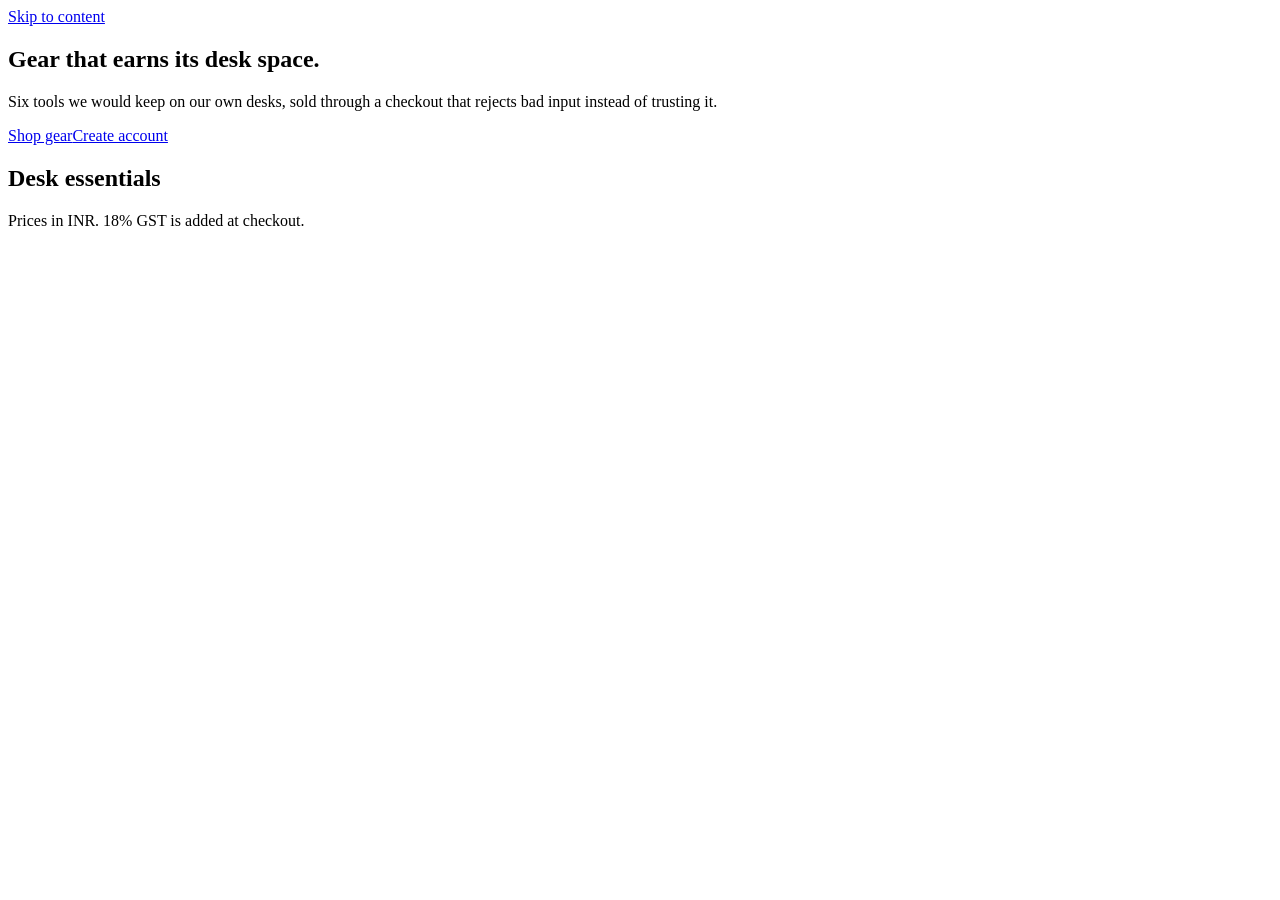
==== index.html @ b3b61798 "Add files via upload" ====
<!DOCTYPE html>
<html lang="en">
<head>
<meta charset="utf-8">
<meta name="viewport" content="width=device-width,initial-scale=1">
<title>Shop | Kestrel</title>
<meta name="description" content="Kestrel: a secure checkout and registration demo built with HTML, CSS and vanilla JavaScript.">
<!-- Defence in depth: only same-origin scripts, styles and images may load. -->
<meta http-equiv="Content-Security-Policy" content="default-src 'self'; img-src 'self' data:; style-src 'self'; script-src 'self'; base-uri 'none'; form-action 'self'">
<link rel="icon" href="assets/images/favicon.svg" type="image/svg+xml">
<link rel="stylesheet" href="css/style.css">
</head>
<body>
<a class="skip" href="#main">Skip to content</a>
<header id="site-header" class="site-header"></header>
<main id="main">
<section class="hero container">
<h1>Gear that earns its desk space.</h1>
<p class="lead">Six tools we would keep on our own desks, sold through a checkout that rejects bad input instead of trusting it.</p>
<div class="hero-actions"><a class="btn btn-primary" href="#products"><span class="btn-label">Shop gear</span></a><a class="btn btn-ghost" href="register.html"><span class="btn-label">Create account</span></a></div>
</section>
<section id="products" class="container">
<div class="section-head"><h2>Desk essentials</h2><p class="muted">Prices in INR. 18% GST is added at checkout.</p></div>
<div id="productGrid" class="grid"></div>
</section>
</main>
<footer id="site-footer" class="site-footer"></footer>
<script src="js/cart.js" defer></script>
<script src="js/app.js" defer></script>
</body>
</html>
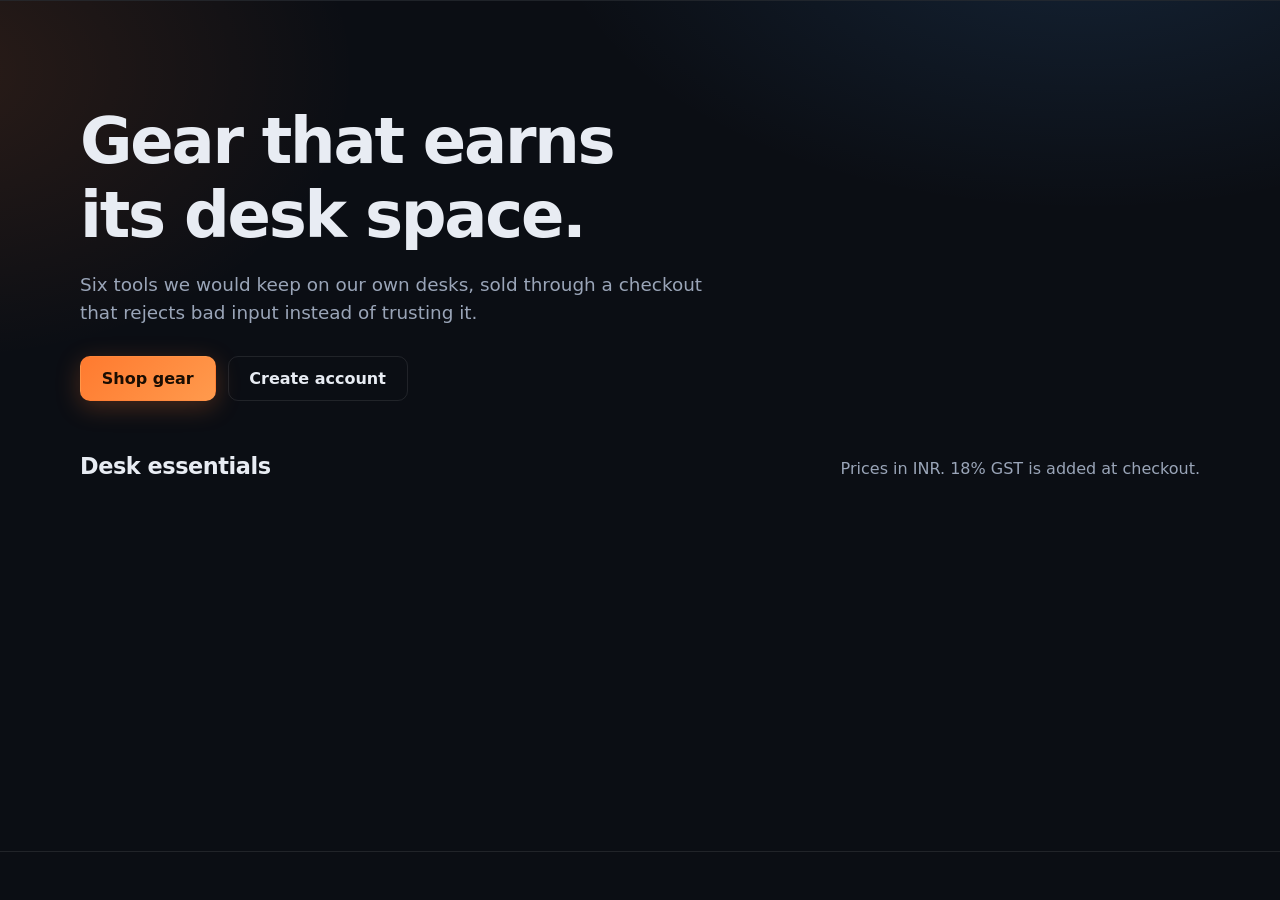
==== commit 63fd3889: "Update index.html" ====
--- a/index.html
+++ b/index.html
@@ -8,7 +8,7 @@
 <!-- Defence in depth: only same-origin scripts, styles and images may load. -->
 <meta http-equiv="Content-Security-Policy" content="default-src 'self'; img-src 'self' data:; style-src 'self'; script-src 'self'; base-uri 'none'; form-action 'self'">
 <link rel="icon" href="assets/images/favicon.svg" type="image/svg+xml">
-<link rel="stylesheet" href="css/style.css">
+<link rel="stylesheet" href="style.css">
 </head>
 <body>
 <a class="skip" href="#main">Skip to content</a>
--- a/style.css
+++ b/style.css
@@ -0,0 +1,75 @@
+:root{--bg:#0b0e14;--surface:#121722;--surface-2:#1a2130;--line:rgba(255,255,255,.09);--text:#e8ecf3;--muted:#9aa5b8;--orange:#ff7a2f;--blue:#4da3ff;--danger:#ff6b78;--ok:#3ddc97;--radius:14px;--font:"Inter","Segoe UI",system-ui,-apple-system,Roboto,sans-serif}
+*{box-sizing:border-box}
+html{scroll-behavior:smooth}
+body{margin:0;min-height:100vh;display:flex;flex-direction:column;font:16px/1.55 var(--font);color:var(--text);background:radial-gradient(900px 500px at 85% -10%,rgba(77,163,255,.15),transparent 60%),radial-gradient(700px 480px at -5% 8%,rgba(255,122,47,.13),transparent 60%),var(--bg)}
+main{flex:1;padding-bottom:3rem}
+img{max-width:100%;display:block}
+a{color:var(--blue)}
+h1,h2,h3{line-height:1.15;letter-spacing:-.02em;margin:0 0 .6rem}
+h1{font-size:clamp(2.2rem,6vw,4rem);letter-spacing:-.035em}
+h2{font-size:1.4rem}
+.container{width:min(1120px,100% - 2rem);margin-inline:auto}
+.narrow{width:min(720px,100% - 2rem)}
+.muted{color:var(--muted)}.small{font-size:.875rem}
+.lead{font-size:1.15rem;color:var(--muted);max-width:56ch}
+.skip{position:absolute;left:-999px;background:var(--orange);color:#000;padding:.5rem 1rem;z-index:100}.skip:focus{left:1rem;top:1rem}
+:focus-visible{outline:2px solid var(--blue);outline-offset:2px}
+.site-header{position:sticky;top:0;z-index:20;background:rgba(11,14,20,.72);backdrop-filter:blur(14px);-webkit-backdrop-filter:blur(14px);border-bottom:1px solid var(--line)}
+.bar{display:flex;align-items:center;justify-content:space-between;gap:1rem;padding:.8rem 0;flex-wrap:wrap}
+.brand{display:flex;align-items:center;gap:.6rem;font-weight:700;font-size:1.15rem;color:var(--text);text-decoration:none;letter-spacing:-.02em}
+.brand-mark{width:22px;height:22px;border-radius:50%;background:linear-gradient(135deg,var(--orange),var(--blue))}
+.nav{display:flex;gap:.25rem;flex-wrap:wrap}
+.nav a{color:var(--muted);text-decoration:none;padding:.45rem .85rem;border-radius:999px;transition:color .2s,background .2s}
+.nav a:hover{color:var(--text);background:var(--surface-2)}
+.nav a[aria-current="page"]{color:var(--text);background:var(--surface-2);box-shadow:inset 0 -2px 0 var(--orange)}
+.badge{display:inline-block;min-width:1.4rem;margin-left:.4rem;padding:0 .4rem;border-radius:999px;background:var(--orange);color:#1a0d02;font-size:.75rem;font-weight:700;text-align:center}.badge[hidden]{display:none}
+.btn{display:inline-flex;align-items:center;justify-content:center;gap:.5rem;padding:.75rem 1.3rem;border:1px solid transparent;border-radius:10px;font:600 1rem var(--font);cursor:pointer;text-decoration:none;transition:transform .15s,box-shadow .2s,background .2s}
+.btn:hover{transform:translateY(-1px)}
+.btn-primary{background:linear-gradient(135deg,var(--orange),#ff9a4d);color:#1a0d02;box-shadow:0 6px 24px rgba(255,122,47,.25)}
+.btn-ghost{background:transparent;color:var(--text);border-color:var(--line)}.btn-ghost:hover{background:var(--surface-2)}
+.btn-block{width:100%}
+.btn:disabled{cursor:progress;opacity:.8;transform:none}
+.btn.is-loading::before{content:"";width:1rem;height:1rem;border:2px solid currentColor;border-right-color:transparent;border-radius:50%;animation:spin .7s linear infinite}
+@keyframes spin{to{transform:rotate(360deg)}}
+.hero{padding:clamp(3rem,9vw,6.5rem) 0 2.5rem}
+.hero h1{max-width:14ch}
+.hero-actions{display:flex;gap:.75rem;flex-wrap:wrap;margin-top:1.8rem}
+.section-head{display:flex;justify-content:space-between;align-items:baseline;gap:1rem;flex-wrap:wrap;margin-bottom:1.2rem}
+.grid{display:grid;grid-template-columns:repeat(auto-fill,minmax(250px,1fr));gap:1.2rem}
+.product{display:flex;flex-direction:column;background:var(--surface);border:1px solid var(--line);border-radius:var(--radius);overflow:hidden;transition:border-color .2s,transform .2s}
+.product:hover{border-color:rgba(255,122,47,.45);transform:translateY(-3px)}
+.product-body{display:flex;flex-direction:column;gap:.5rem;padding:1rem;flex:1}
+.product-body p{margin:0;font-size:.9rem;flex:1}
+.product-foot{display:flex;flex-direction:column;gap:.7rem;margin-top:.4rem}
+.price{font-size:1.25rem;font-weight:700}
+.card{background:rgba(18,23,34,.82);border:1px solid var(--line);border-radius:var(--radius);padding:1.5rem;backdrop-filter:blur(8px)}
+.form{display:flex;flex-direction:column;gap:1rem}
+.field{display:flex;flex-direction:column;gap:.35rem;border:0;padding:0;margin:0;min-width:0}
+.field label,.field legend{font-weight:600;font-size:.92rem;padding:0}
+input[type=text],input[type=email],input[type=tel],input[type=password],select{width:100%;padding:.75rem .9rem;background:var(--bg);color:var(--text);border:1px solid var(--line);border-radius:10px;font:inherit;transition:border-color .2s,box-shadow .2s}
+input:hover,select:hover{border-color:rgba(255,255,255,.2)}
+input:focus,select:focus{outline:none;border-color:var(--blue);box-shadow:0 0 0 3px rgba(77,163,255,.22)}
+.is-invalid{border-color:var(--danger)!important;box-shadow:0 0 0 3px rgba(255,107,120,.15)}
+.is-valid:not([type=checkbox]):not([type=radio]){border-color:rgba(61,220,151,.55)}
+.field-error{margin:0;color:var(--danger);font-size:.85rem}
+.input-prefix{display:flex;align-items:stretch}
+.input-prefix span{display:grid;place-items:center;padding:0 .8rem;background:var(--surface-2);border:1px solid var(--line);border-right:0;border-radius:10px 0 0 10px;color:var(--muted)}
+.input-prefix input{border-radius:0 10px 10px 0}
+.check{flex-direction:row;align-items:center;gap:.6rem;flex-wrap:wrap}
+.check input{width:1.1rem;height:1.1rem;accent-color:var(--orange)}
+.check .field-error{flex-basis:100%}
+.options{gap:.5rem}
+.option{display:flex;align-items:center;gap:.7rem;padding:.7rem .9rem;background:var(--bg);border:1px solid var(--line);border-radius:10px;cursor:pointer;font-weight:500!important;transition:border-color .2s}
+.option:hover,.option:has(input:checked){border-color:var(--orange)}
+.option input{accent-color:var(--orange)}
+.form-status{min-height:1.4em;margin:0;text-align:center;color:var(--muted);font-size:.9rem}
+#notify{position:fixed;top:4.5rem;left:50%;transform:translateX(-50%);z-index:50;display:flex;flex-direction:column;gap:.5rem;width:min(520px,100% - 1.5rem)}
+.banner{display:flex;align-items:flex-start;gap:.75rem;padding:.8rem 1rem;border-radius:12px;background:var(--surface-2);border:1px solid var(--line);box-shadow:0 12px 40px rgba(0,0,0,.45);animation:drop .25s ease-out}
+.banner p{margin:0;flex:1}
+.banner-success{border-color:rgba(61,220,151,.6)}.banner-error{border-color:rgba(255,107,120,.7)}
+.banner-icon{display:grid;place-items:center;width:1.4rem;height:1.4rem;border-radius:50%;font-weight:800;font-size:.85rem;color:#07130d;background:var(--ok);flex:none}
+.banner-error .banner-icon{background:var(--danger);color:#1c0508}
+.banner-close{background:none;border:0;color:var(--muted);font-size:1.3rem;line-height:1;cursor:pointer}
+@keyframes drop{from{opacity:0;transform:translateY(-8px)}}
+.site-footer{padding:1.5rem 1rem;text-align:center;color:var(--muted);font-size:.85rem;border-top:1px solid var(--line)}
+@media (prefers-reduced-motion:reduce){*,*::before,*::after{animation-duration:.01ms!important;transition-duration:.01ms!important;scroll-behavior:auto!important}}
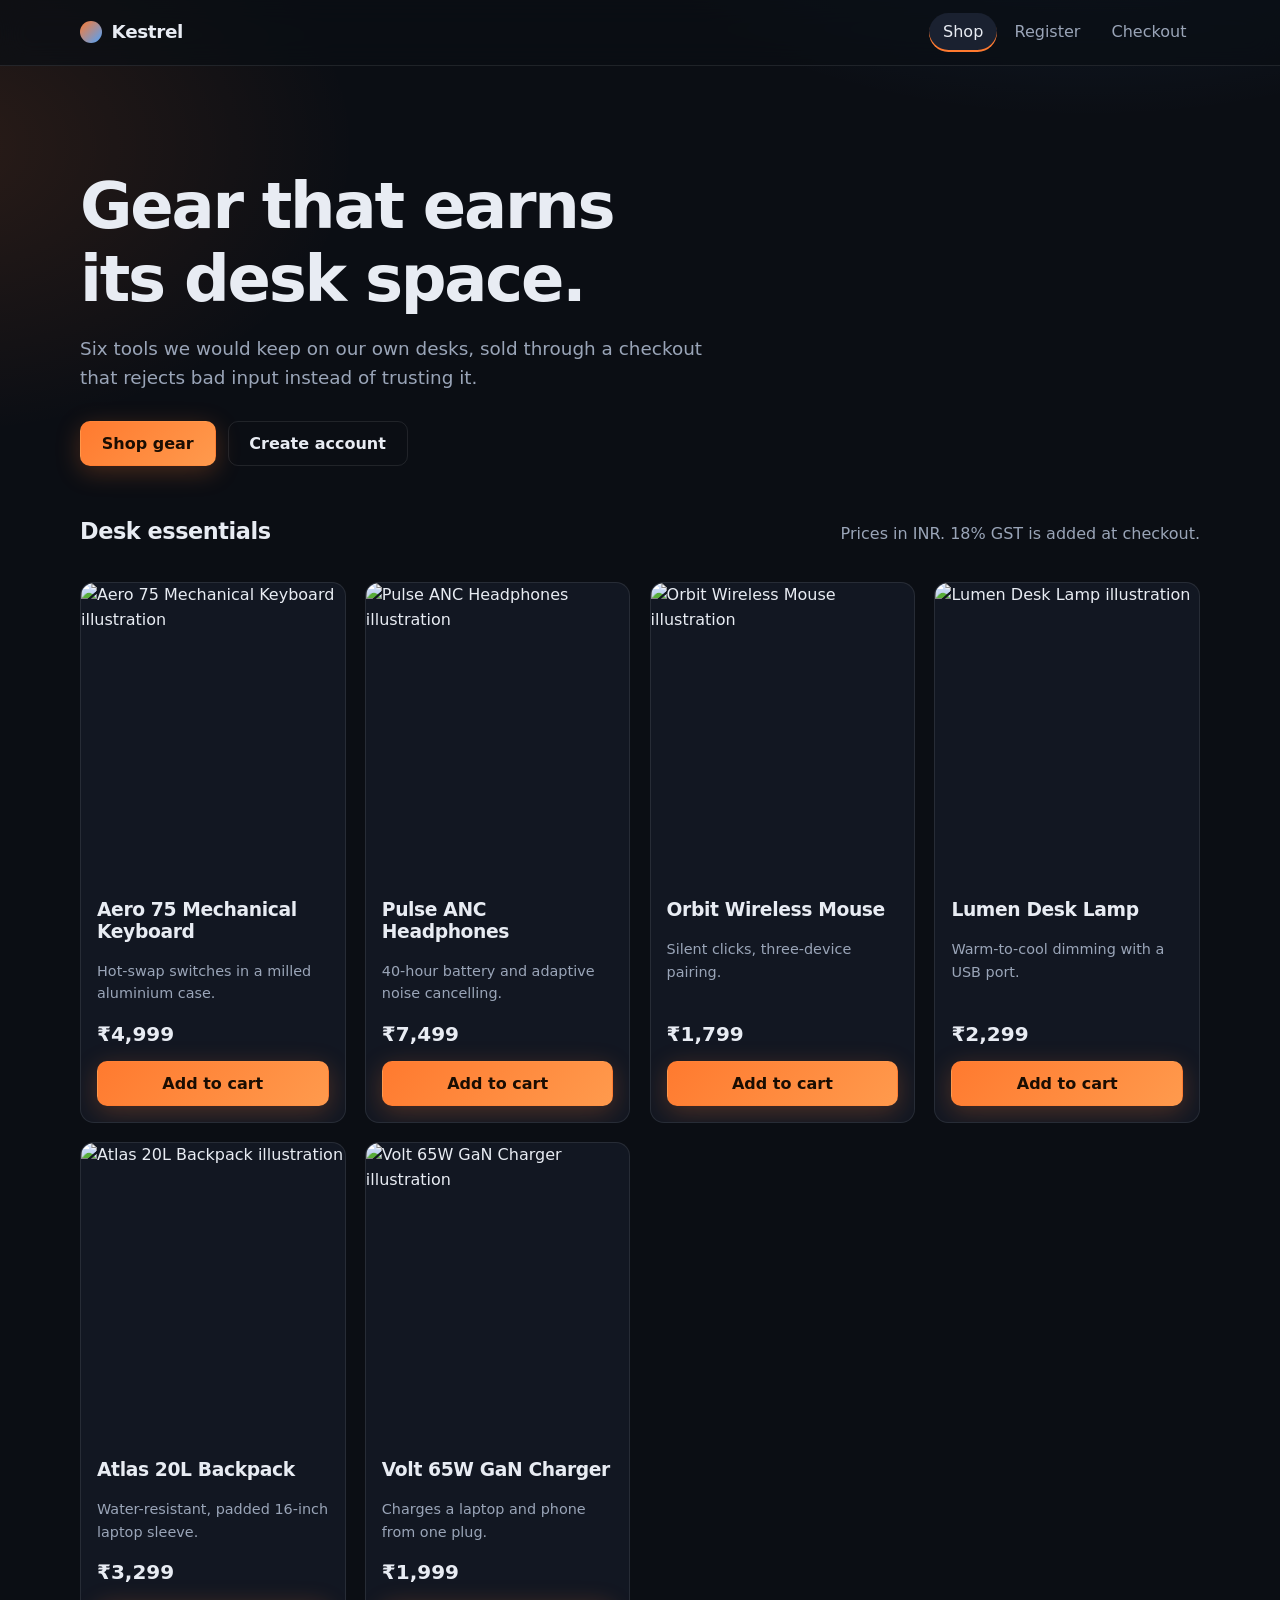
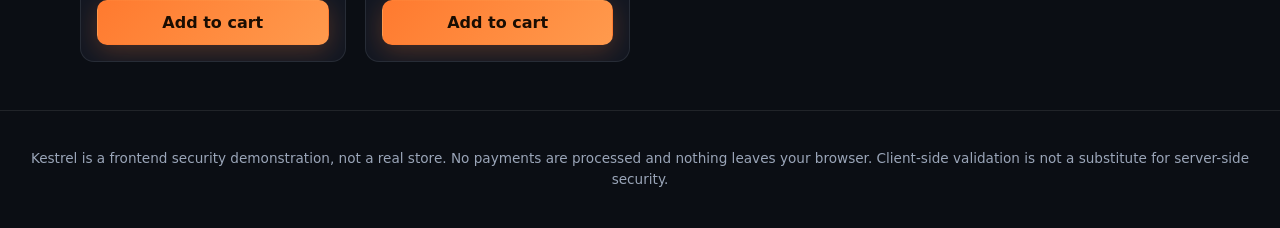
==== commit c5630cb9: "Update index.html" ====
--- a/index.html
+++ b/index.html
@@ -25,7 +25,7 @@
 </section>
 </main>
 <footer id="site-footer" class="site-footer"></footer>
-<script src="js/cart.js" defer></script>
-<script src="js/app.js" defer></script>
+<script src="cart.js" defer></script>
+<script src="app.js" defer></script>
 </body>
 </html>
